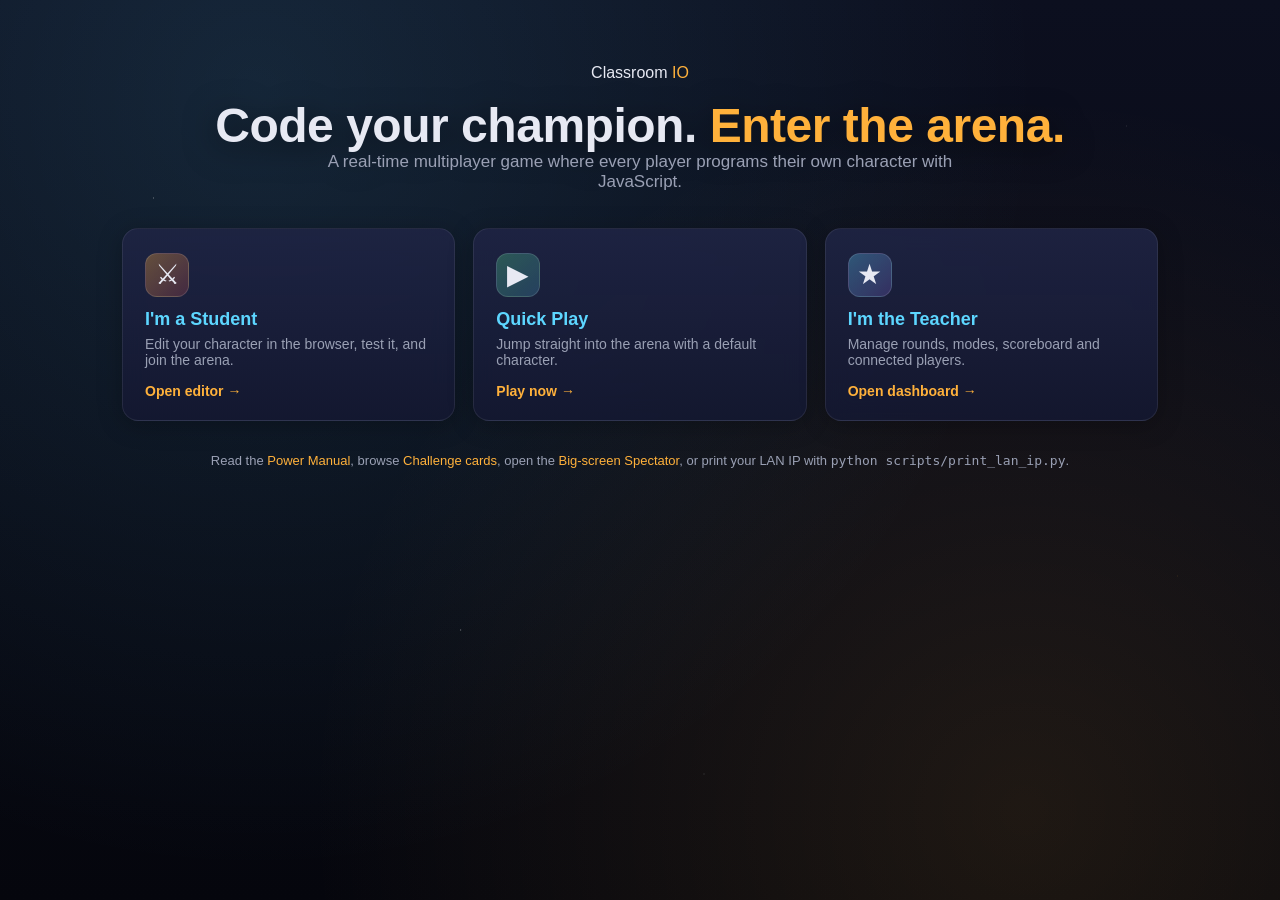
==== static/index.html @ 4768ff85 "Initial commit" ====
<!DOCTYPE html>
<html lang="en">
<head>
  <meta charset="utf-8" />
  <meta name="viewport" content="width=device-width, initial-scale=1" />
  <title>Classroom IO Game</title>
  <link rel="stylesheet" href="/static/styles.css" />
</head>
<body class="splash-bg">
  <div class="splash-stars" aria-hidden="true"></div>
  <main class="home splash">
    <header class="splash-head">
      <div class="brand-pill">
        <span class="brand-dot"></span>
        <span>Classroom <span class="accent">IO</span></span>
      </div>
      <h1 class="splash-title">Code your champion. <span class="accent">Enter the arena.</span></h1>
      <p class="lede">A real-time multiplayer game where every player programs their own character with JavaScript.</p>
    </header>

    <div class="cards splash-cards">
      <a class="card splash-card sc-student" href="/student">
        <div class="sc-icon">⚔</div>
        <h2>I'm a Student</h2>
        <p>Edit your character in the browser, test it, and join the arena.</p>
        <span class="sc-cta">Open editor →</span>
      </a>
      <a class="card splash-card sc-play" href="/game">
        <div class="sc-icon">▶</div>
        <h2>Quick Play</h2>
        <p>Jump straight into the arena with a default character.</p>
        <span class="sc-cta">Play now →</span>
      </a>
      <a class="card splash-card sc-teacher" href="/teacher">
        <div class="sc-icon">★</div>
        <h2>I'm the Teacher</h2>
        <p>Manage rounds, modes, scoreboard and connected players.</p>
        <span class="sc-cta">Open dashboard →</span>
      </a>
    </div>

    <footer class="splash-foot">
      Read the <a href="/manual">Power Manual</a>, browse
      <a href="/challenges">Challenge cards</a>, open the
      <a href="/spectator">Big-screen Spectator</a>, or print your LAN IP with
      <code>python scripts/print_lan_ip.py</code>.
    </footer>
  </main>
</body>
</html>
---- static/styles.css ----
:root {
  --bg: #0e1018;
  --panel: #181b27;
  --panel-2: #20243a;
  --text: #e7e9f3;
  --muted: #9aa0b4;
  --accent: #ffb13b;
  --accent-2: #5dd6ff;
  --danger: #ff5a5a;
  --ok: #51d88a;
  --border: #2a2f48;
}

* { box-sizing: border-box; }

html, body {
  margin: 0;
  padding: 0;
  background: var(--bg);
  color: var(--text);
  font-family: -apple-system, BlinkMacSystemFont, "Segoe UI", Roboto, sans-serif;
  min-height: 100vh;
}

a { color: var(--accent-2); text-decoration: none; }
a:hover { text-decoration: underline; }

code, pre, textarea {
  font-family: ui-monospace, SFMono-Regular, Menlo, Consolas, monospace;
}

.home {
  max-width: 900px;
  margin: 0 auto;
  padding: 64px 24px;
  text-align: center;
}
.home h1 { font-size: 48px; margin: 0; }
.home .accent { color: var(--accent); }
.home .lede { color: var(--muted); font-size: 18px; }
.cards {
  display: grid;
  grid-template-columns: repeat(auto-fit, minmax(220px, 1fr));
  gap: 16px;
  margin: 32px 0;
}
.card {
  background: var(--panel);
  border: 1px solid var(--border);
  padding: 20px;
  border-radius: 12px;
  text-align: left;
  color: var(--text);
}
.card:hover { border-color: var(--accent); text-decoration: none; }
.card h2 { margin-top: 0; color: var(--accent-2); }

.page {
  max-width: 1200px;
  margin: 0 auto;
  padding: 24px;
}
.panel {
  background: var(--panel);
  border: 1px solid var(--border);
  padding: 16px;
  border-radius: 12px;
  margin: 12px 0;
}
.footer { color: var(--muted); margin-top: 32px; }

/* Editor */
.editor-grid {
  display: grid;
  grid-template-columns: 1fr 1fr;
  gap: 16px;
}
@media (max-width: 900px) { .editor-grid { grid-template-columns: 1fr; } }

textarea#code {
  width: 100%;
  min-height: 360px;
  background: #0b0d15;
  color: var(--text);
  border: 1px solid var(--border);
  border-radius: 8px;
  padding: 12px;
  font-size: 13px;
  line-height: 1.5;
  resize: vertical;
}
input, select {
  width: 100%;
  background: #0b0d15;
  color: var(--text);
  border: 1px solid var(--border);
  border-radius: 8px;
  padding: 8px 10px;
  font-size: 14px;
  margin-bottom: 8px;
}
label { display: block; margin: 12px 0 4px; color: var(--muted); font-size: 13px; }
.row { display: flex; gap: 8px; margin-top: 12px; }
button {
  background: var(--accent);
  color: #1a1300;
  border: none;
  border-radius: 8px;
  padding: 10px 14px;
  font-weight: 600;
  cursor: pointer;
}
button:disabled { opacity: 0.5; cursor: not-allowed; }
button.secondary { background: var(--panel-2); color: var(--text); }
pre#output, pre#healthOut {
  background: #0b0d15;
  border: 1px solid var(--border);
  border-radius: 8px;
  padding: 12px;
  white-space: pre-wrap;
  word-break: break-word;
  max-height: 320px;
  overflow: auto;
}
.tips { color: var(--muted); font-size: 14px; line-height: 1.5; }

/* Arena */
.arena-page { max-width: 1500px; }
.arena-header {
  display: flex;
  align-items: center;
  gap: 16px;
  margin-bottom: 12px;
}
.arena-header h1 { margin: 0; flex: 0 0 auto; }
.status {
  padding: 4px 10px;
  border-radius: 999px;
  background: var(--panel-2);
  color: var(--muted);
  font-size: 13px;
}
.status.connected { color: var(--ok); }
.status.error { color: var(--danger); }
.back { margin-left: auto; }

.arena-grid {
  display: grid;
  grid-template-columns: 1fr 280px;
  gap: 16px;
  align-items: start;
}
@media (max-width: 1100px) { .arena-grid { grid-template-columns: 1fr; } }
canvas#game {
  width: 100%;
  aspect-ratio: 3 / 2;
  height: auto;
  background: #05060a;
  border: 1px solid var(--border);
  border-radius: 12px;
  display: block;
}
.scoreboard ol { padding-left: 18px; }
.scoreboard li { margin: 4px 0; }
.swatch {
  display: inline-block;
  width: 10px; height: 10px;
  border-radius: 50%;
  margin-right: 6px;
  vertical-align: middle;
}

/* Balance report */
.report { margin-top: 16px; padding-top: 12px; border-top: 1px solid var(--border); }
.report h3 { font-size: 14px; margin: 12px 0 4px; color: var(--accent-2); text-transform: uppercase; letter-spacing: 0.05em; }
.report ul { margin: 0; padding-left: 18px; line-height: 1.5; font-size: 14px; }
.budget-bar {
  height: 14px; background: #0b0d15; border: 1px solid var(--border);
  border-radius: 8px; overflow: hidden; margin: 8px 0;
}
#budgetFill { height: 100%; width: 0%; transition: width 200ms ease; }

/* Teacher dashboard */
.tdash-grid { display: grid; grid-template-columns: 1fr 1fr; gap: 16px; }
@media (max-width: 900px) { .tdash-grid { grid-template-columns: 1fr; } }
.tbtn { background: var(--panel-2); color: var(--text); border: 1px solid var(--border);
        padding: 8px 12px; border-radius: 8px; cursor: pointer; font-size: 14px; margin: 4px 4px 4px 0; }
.tbtn:hover { border-color: var(--accent); }
.tbtn.danger { color: var(--danger); }
.scoreboard { width: 100%; border-collapse: collapse; font-size: 14px; }
.scoreboard th, .scoreboard td { text-align: left; padding: 6px 8px; border-bottom: 1px solid var(--border); }
.scoreboard th { color: var(--muted); font-weight: 500; }
.swatch { display: inline-block; width: 12px; height: 12px; border-radius: 3px; margin-right: 6px; vertical-align: middle; }

/* Match HUD */
.match-hud {
  position: absolute; top: 12px; left: 12px;
  background: rgba(11, 13, 21, 0.7); border: 1px solid var(--border);
  border-radius: 8px; padding: 6px 12px; font-size: 14px; pointer-events: none;
}

/* =====================================================================
   Game arena polish — modern HUD, kill feed, player card, hotbar
   ===================================================================== */

.arena-body {
  margin: 0;
  background: radial-gradient(ellipse at top, #1b1f3a 0%, #0a0c14 60%, #05060a 100%);
  min-height: 100vh;
  overflow: hidden;
  font-family: -apple-system, BlinkMacSystemFont, "Inter", "Segoe UI", Roboto, sans-serif;
}

.arena-topbar {
  display: flex;
  align-items: center;
  gap: 14px;
  padding: 10px 16px;
  background: linear-gradient(180deg, rgba(11,13,21,0.85), rgba(11,13,21,0.4));
  border-bottom: 1px solid rgba(255,255,255,0.05);
  position: relative;
  z-index: 10;
}
.arena-brand {
  display: flex; align-items: center; gap: 8px;
  font-weight: 700; font-size: 16px; color: var(--text);
  text-decoration: none;
}
.arena-brand .dot {
  width: 10px; height: 10px; border-radius: 50%;
  background: var(--accent);
  box-shadow: 0 0 12px var(--accent);
}
.arena-topbar .back {
  margin-left: 8px;
  padding: 6px 12px;
  border-radius: 999px;
  background: rgba(255,255,255,0.04);
  color: var(--muted);
  font-size: 13px;
}
.arena-topbar .back:first-of-type { margin-left: auto; }
.arena-topbar .back:hover { color: var(--text); background: rgba(255,255,255,0.08); text-decoration: none; }
.arena-topbar .status { margin-left: 8px; }

.stage {
  position: relative;
  width: 100vw;
  /* Fill the rest of the viewport below the top bar (~46px). */
  height: calc(100vh - 46px);
  overflow: hidden;
}
canvas#game {
  position: absolute;
  inset: 0;
  width: 100%;
  height: 100%;
  display: block;
  background: transparent;
}

/* Match HUD pill (created by JS) — restyle */
.match-hud {
  position: absolute;
  top: 16px; left: 50%;
  transform: translateX(-50%);
  background: rgba(11, 13, 21, 0.72);
  backdrop-filter: blur(10px);
  -webkit-backdrop-filter: blur(10px);
  border: 1px solid rgba(255,255,255,0.08);
  border-radius: 999px;
  padding: 8px 18px;
  font-size: 14px;
  font-weight: 600;
  letter-spacing: 0.02em;
  color: var(--text);
  pointer-events: none;
  white-space: nowrap;
  box-shadow: 0 6px 30px rgba(0,0,0,0.4);
}

/* Kill feed (top-right) */
.kill-feed {
  position: absolute;
  top: 16px; right: 16px;
  display: flex; flex-direction: column; gap: 4px;
  align-items: flex-end;
  pointer-events: none;
  max-width: 320px;
}
.kill-row {
  display: inline-flex; align-items: center; gap: 6px;
  background: rgba(11,13,21,0.78);
  backdrop-filter: blur(6px);
  -webkit-backdrop-filter: blur(6px);
  border: 1px solid rgba(255,255,255,0.06);
  border-radius: 6px;
  padding: 4px 10px;
  font-size: 13px;
  font-weight: 500;
  animation: kfIn 0.18s ease-out, kfOut 0.4s ease-in 4.6s forwards;
}
.kill-row .kf-name { color: var(--text); }
.kill-row .kf-icon { color: var(--accent); margin: 0 2px; font-weight: 700; }
@keyframes kfIn  { from { opacity: 0; transform: translateX(20px); } to { opacity: 1; transform: none; } }
@keyframes kfOut { to { opacity: 0; transform: translateX(20px); } }

/* Player card (bottom-left) */
.player-card {
  position: absolute;
  bottom: 16px; left: 16px;
  width: 280px;
  background: rgba(11,13,21,0.78);
  backdrop-filter: blur(10px);
  -webkit-backdrop-filter: blur(10px);
  border: 1px solid rgba(255,255,255,0.08);
  border-radius: 12px;
  padding: 12px;
  pointer-events: none;
  box-shadow: 0 10px 40px rgba(0,0,0,0.5);
}
.player-card.hidden { display: none; }
.pc-row { display: flex; align-items: center; gap: 10px; margin-bottom: 10px; }
.pc-portrait {
  width: 38px; height: 38px; border-radius: 50%;
  background: var(--accent);
  box-shadow: 0 0 12px currentColor, inset 0 0 8px rgba(0,0,0,0.3);
  flex: 0 0 auto;
}
.pc-meta { display: flex; flex-direction: column; min-width: 0; }
.pc-name { font-weight: 700; font-size: 14px; color: var(--text); }
.pc-char { font-size: 12px; color: var(--muted); }
.bar {
  position: relative;
  height: 14px;
  background: rgba(0,0,0,0.4);
  border: 1px solid rgba(255,255,255,0.06);
  border-radius: 7px;
  overflow: hidden;
  margin-bottom: 6px;
}
.bar-fill {
  height: 100%;
  width: 100%;
  transition: width 120ms ease-out;
  background: linear-gradient(180deg, var(--ok), #2ea765);
  box-shadow: inset 0 -4px 8px rgba(0,0,0,0.25);
}
.bar.hp .bar-fill.warn { background: linear-gradient(180deg, var(--accent), #c47a1c); }
.bar.hp .bar-fill.crit { background: linear-gradient(180deg, var(--danger), #a53838); }
.bar.stamina .bar-fill {
  background: linear-gradient(180deg, var(--accent-2), #2d8db0);
}
.bar-label {
  position: absolute; inset: 0;
  display: flex; align-items: center; justify-content: center;
  font-size: 11px; font-weight: 600; letter-spacing: 0.04em;
  color: rgba(255,255,255,0.85); text-shadow: 0 1px 2px rgba(0,0,0,0.6);
  text-transform: uppercase;
}
.pc-tip { font-size: 11px; color: var(--muted); margin-top: 2px; text-align: center; }

/* Hotbar (bottom-center) */
.hotbar {
  position: absolute;
  bottom: 18px; left: 50%;
  transform: translateX(-50%);
  display: flex; gap: 8px;
  pointer-events: none;
}
.hb-slot {
  position: relative;
  width: 56px; height: 56px;
  background: rgba(11,13,21,0.85);
  backdrop-filter: blur(6px);
  -webkit-backdrop-filter: blur(6px);
  border: 1px solid rgba(255,255,255,0.08);
  border-radius: 12px;
  display: flex; flex-direction: column;
  align-items: center; justify-content: center;
  box-shadow: 0 6px 20px rgba(0,0,0,0.4);
  overflow: hidden;
  transition: transform 0.08s ease;
}
.hb-slot.fired { transform: translateY(2px) scale(0.96); }
.hb-key {
  font-size: 11px; font-weight: 700; color: rgba(255,255,255,0.85);
  letter-spacing: 0.05em; text-transform: uppercase;
}
.hb-name {
  font-size: 10px; color: var(--muted);
  margin-top: 2px;
  max-width: 52px; overflow: hidden; text-overflow: ellipsis; white-space: nowrap;
}
.hb-color {
  position: absolute; top: 4px; left: 4px;
  width: 8px; height: 8px; border-radius: 50%;
  box-shadow: 0 0 6px currentColor;
}
.hb-cd-mask {
  position: absolute; left: 0; right: 0; bottom: 0;
  background: rgba(0,0,0,0.55);
  transition: height 100ms linear;
}

/* Banner (capture toasts, etc.) */
.banner {
  position: absolute;
  top: 80px; left: 50%;
  transform: translate(-50%, -10px);
  padding: 10px 22px;
  border-radius: 12px;
  font-size: 18px; font-weight: 700;
  background: rgba(11,13,21,0.8);
  border: 1px solid var(--accent);
  color: var(--accent);
  box-shadow: 0 0 30px rgba(255,177,59,0.35);
  opacity: 0;
  pointer-events: none;
  transition: opacity 200ms, transform 200ms;
}
.banner.show { opacity: 1; transform: translate(-50%, 0); }

/* Modernize generic buttons across pages */
button, .tbtn {
  background: linear-gradient(180deg, var(--accent), #d8901c);
  color: #1a1300;
  border: none;
  border-radius: 8px;
  padding: 10px 16px;
  font-weight: 700;
  font-size: 14px;
  cursor: pointer;
  box-shadow: 0 2px 0 rgba(0,0,0,0.2), inset 0 1px 0 rgba(255,255,255,0.2);
  transition: transform 0.06s ease, box-shadow 0.1s ease, filter 0.1s ease;
}
button:hover, .tbtn:hover { filter: brightness(1.08); }
button:active, .tbtn:active { transform: translateY(1px); box-shadow: 0 1px 0 rgba(0,0,0,0.2); }
button.secondary, .tbtn:not(.danger):not(:first-of-type) {
  background: linear-gradient(180deg, var(--panel-2), #181c30);
  color: var(--text);
  border: 1px solid var(--border);
  box-shadow: none;
}
.tbtn.danger {
  background: linear-gradient(180deg, var(--danger), #a73a3a);
  color: #fff;
}

/* Card pages — softer shadows */
.card {
  box-shadow: 0 4px 24px rgba(0,0,0,0.25);
  transition: transform 0.12s ease, border-color 0.12s ease;
}
.card:hover { transform: translateY(-2px); border-color: var(--accent); }

/* ===== Splash screen / shared dark gradient bg ===== */
body.splash-bg {
  background:
    radial-gradient(circle at 20% 10%, rgba(93,214,255,0.12), transparent 60%),
    radial-gradient(circle at 80% 90%, rgba(255,177,59,0.10), transparent 55%),
    linear-gradient(180deg, #0c0f1f 0%, #05060d 100%);
  min-height: 100vh;
  position: relative;
  overflow-x: hidden;
}
.splash-stars {
  position: fixed; inset: 0;
  background-image:
    radial-gradient(1.2px 1.2px at 12% 22%, rgba(255,255,255,0.7), transparent 60%),
    radial-gradient(1px 1px at 73% 38%, rgba(255,255,255,0.5), transparent 60%),
    radial-gradient(1.5px 1.5px at 36% 70%, rgba(255,255,255,0.6), transparent 60%),
    radial-gradient(1px 1px at 88% 14%, rgba(255,255,255,0.45), transparent 60%),
    radial-gradient(1.3px 1.3px at 55% 86%, rgba(255,255,255,0.55), transparent 60%),
    radial-gradient(1px 1px at 25% 48%, rgba(160,230,255,0.55), transparent 60%),
    radial-gradient(1px 1px at 92% 64%, rgba(255,177,59,0.45), transparent 60%);
  pointer-events: none;
  z-index: 0;
}
.home.splash {
  position: relative;
  z-index: 1;
  max-width: 1100px;
  margin: 0 auto;
  padding: 64px 32px 48px;
  text-align: center;
}
.splash-head { margin-bottom: 36px; }
.splash-head .brand-pill { margin: 0 auto 18px; display: inline-flex; }
.splash-title {
  font-size: clamp(28px, 4.4vw, 52px);
  line-height: 1.08;
  margin: 8px 0 14px;
  font-weight: 800;
  letter-spacing: -0.01em;
  text-shadow: 0 6px 32px rgba(0,0,0,0.6);
}
.home.splash .lede {
  font-size: 17px;
  color: var(--muted);
  max-width: 640px;
  margin: 0 auto;
}
.cards.splash-cards {
  display: grid;
  grid-template-columns: repeat(auto-fit, minmax(260px, 1fr));
  gap: 18px;
  margin: 36px 0 32px;
}
.splash-card {
  background: linear-gradient(180deg, rgba(31,36,68,0.9), rgba(20,24,50,0.85));
  backdrop-filter: blur(12px);
  -webkit-backdrop-filter: blur(12px);
  border: 1px solid rgba(255,255,255,0.08);
  border-radius: 16px;
  padding: 24px 22px 20px;
  text-align: left;
  position: relative;
  overflow: hidden;
  transition: transform 0.16s ease, border-color 0.16s ease, box-shadow 0.16s ease;
}
.splash-card:hover {
  transform: translateY(-3px);
  border-color: var(--accent);
  box-shadow: 0 10px 40px rgba(255,177,59,0.18);
}
.splash-card .sc-icon {
  font-size: 28px; line-height: 1;
  width: 44px; height: 44px;
  display: grid; place-items: center;
  border-radius: 12px;
  background: linear-gradient(135deg, rgba(255,177,59,0.2), rgba(93,214,255,0.18));
  border: 1px solid rgba(255,255,255,0.12);
  margin-bottom: 12px;
}
.splash-card h2 { margin: 0 0 6px; font-size: 18px; }
.splash-card p { margin: 0 0 14px; color: var(--muted); font-size: 14px; }
.sc-cta { color: var(--accent); font-weight: 700; font-size: 14px; }
.sc-student .sc-icon { background: linear-gradient(135deg, rgba(255,177,59,0.32), rgba(255,90,90,0.18)); }
.sc-play .sc-icon    { background: linear-gradient(135deg, rgba(81,216,138,0.30), rgba(93,214,255,0.18)); }
.sc-teacher .sc-icon { background: linear-gradient(135deg, rgba(93,214,255,0.30), rgba(160,120,255,0.20)); }
.splash-foot {
  margin-top: 24px;
  color: var(--muted);
  font-size: 13px;
}
.splash-foot a { color: var(--accent); }

/* Topnav for non-arena pages with our topbar */
.topnav { display: flex; gap: 8px; align-items: center; margin-left: auto; }
.tnav-link {
  padding: 7px 12px;
  border-radius: 10px;
  background: rgba(255,255,255,0.04);
  border: 1px solid rgba(255,255,255,0.08);
  color: var(--text);
  font-size: 13px;
  text-decoration: none;
}
.tnav-link:hover { background: rgba(255,255,255,0.08); }
.tnav-primary {
  background: linear-gradient(180deg, var(--accent), #d8902a);
  color: #1c1404;
  border-color: rgba(0,0,0,0.2);
  font-weight: 700;
}

/* Editor page layout when sitting under the topbar */
.editor-pad { padding-top: 24px; position: relative; z-index: 1; }
.editor-intro { max-width: 1100px; margin: 0 auto 18px; padding: 0 24px; }
.editor-intro h1 { margin: 0 0 6px; }

/* Sprite import widget */
.sprite-import {
  margin: 12px 0;
  background: rgba(255,255,255,0.03);
  border: 1px solid rgba(255,255,255,0.08);
  border-radius: 10px;
  padding: 8px 12px;
}
.sprite-import > summary {
  cursor: pointer;
  font-weight: 600;
  list-style: none;
  padding: 4px 0;
}
.sprite-import > summary::-webkit-details-marker { display: none; }
.sprite-help { padding-top: 8px; font-size: 13px; color: var(--muted); }
.sprite-help p { margin: 6px 0; }
.sprite-row {
  display: flex; gap: 10px; align-items: center; flex-wrap: wrap;
  margin: 10px 0;
}
.sprite-pick { display: inline-flex; gap: 6px; align-items: center; }
.sprite-out {
  background: #0a0d1c;
  border: 1px solid #1f2440;
  border-radius: 8px;
  padding: 10px;
  max-height: 220px;
  overflow: auto;
  font-size: 11.5px;
  color: #cfd5ee;
  white-space: pre-wrap;
  word-break: break-all;
}
.sprite-actions {
  display: flex; gap: 10px; flex-wrap: wrap; margin: 10px 0 4px;
}
.sprite-actions button {
  padding: 9px 14px;
  border-radius: 10px;
  border: 1px solid rgba(255,255,255,0.12);
  background: linear-gradient(180deg, var(--accent), #d8902a);
  color: #1c1404;
  font-weight: 700;
  cursor: pointer;
}
.sprite-actions button:disabled {
  background: rgba(255,255,255,0.06);
  color: var(--muted);
  border-color: rgba(255,255,255,0.08);
  cursor: not-allowed;
  opacity: 1;
}
.sprite-actions #spriteInsertBtn:not(:disabled) {
  background: linear-gradient(180deg, #5dd6ff, #2da6cf);
  color: #07212c;
}
.hint { font-size: 12px; color: var(--muted); }

/* Python status pill + upload row */
.py-status {
  display: inline-block;
  margin-left: 8px;
  font-size: 11px;
  padding: 2px 8px;
  border-radius: 999px;
  background: rgba(255,255,255,0.06);
  border: 1px solid rgba(255,255,255,0.1);
  color: var(--muted);
  vertical-align: middle;
}
.py-status.loading { color: #ffd24a; border-color: rgba(255,210,74,0.3); }
.py-status.ready   { color: #51d88a; border-color: rgba(81,216,138,0.3); }
.py-status.err     { color: #ff7a7a; border-color: rgba(255,122,122,0.4); }

.py-upload-row { margin-top: 8px; }
.py-upload {
  display: inline-flex; align-items: center; gap: 6px;
  padding: 6px 12px;
  border-radius: 10px;
  border: 1px dashed rgba(255,255,255,0.2);
  background: rgba(255,255,255,0.04);
  color: var(--text);
  font-size: 13px;
  cursor: pointer;
}
.py-upload:hover { background: rgba(255,255,255,0.08); }
.py-upload input[type=file] { display: none; }
.example-row { display: flex; gap: 8px; align-items: center; }
.example-row select { flex: 1; }

/* ===== Spectator view ===== */
.spectator-body { margin: 0; background: #02030a; color: #e7e9f3; overflow: hidden; height: 100vh; }
#spec-root {
  display: grid;
  grid-template-columns: 1fr 320px;
  width: 100vw; height: 100vh;
  background: #02030a;
}
#spec-stage {
  position: relative;
  background: radial-gradient(1200px 800px at 50% 50%, #131a3a 0%, #03040a 70%);
  overflow: hidden;
}
#spec-canvas { display: block; width: 100%; height: 100%; }
.spec-pill {
  position: absolute; top: 16px; left: 16px;
  padding: 6px 12px;
  background: rgba(0, 0, 0, 0.55);
  border: 1px solid rgba(255, 177, 59, 0.55);
  color: #ffb13b;
  font: 700 13px/1 -apple-system, BlinkMacSystemFont, sans-serif;
  letter-spacing: 0.12em;
  border-radius: 999px;
  pointer-events: none;
}
.spec-help {
  position: absolute; bottom: 14px; left: 50%; transform: translateX(-50%);
  padding: 8px 14px;
  background: rgba(0, 0, 0, 0.55);
  border: 1px solid rgba(255, 255, 255, 0.08);
  color: #c9cde0;
  font: 500 12px -apple-system, BlinkMacSystemFont, sans-serif;
  border-radius: 8px;
  pointer-events: none;
}
.spec-help kbd {
  display: inline-block; padding: 1px 6px; margin: 0 2px;
  background: #1a1f3a; border: 1px solid rgba(255,255,255,0.15); border-radius: 4px;
  color: #fff; font-family: ui-monospace, SFMono-Regular, Menlo, monospace;
  font-size: 11px;
}
#spec-side {
  background: linear-gradient(180deg, #0a0e22 0%, #06091a 100%);
  border-left: 1px solid rgba(255, 255, 255, 0.06);
  padding: 16px;
  display: flex; flex-direction: column; gap: 10px;
  font: 14px -apple-system, BlinkMacSystemFont, sans-serif;
  overflow: hidden;
}
.spec-title {
  display: flex; align-items: center; gap: 8px;
  font: 700 16px -apple-system, sans-serif;
  letter-spacing: 0.06em;
  color: #5dd6ff;
}
.spec-dot {
  width: 10px; height: 10px; border-radius: 50%;
  background: #ff5a5a;
  box-shadow: 0 0 10px #ff5a5a;
  animation: spec-pulse 1.4s ease-in-out infinite;
}
@keyframes spec-pulse { 0%,100% { opacity: 0.6; } 50% { opacity: 1; } }
.spec-status { color: #a6acc6; font-size: 12px; }
.spec-meta { display: flex; gap: 12px; color: #c9cde0; font-size: 12px; }
.spec-meta .lbl { display: block; color: #6e7491; font-size: 10px; letter-spacing: 0.1em; text-transform: uppercase; }
.spec-board-title {
  margin-top: 6px;
  font: 600 11px -apple-system, sans-serif;
  letter-spacing: 0.14em;
  color: #6e7491;
  text-transform: uppercase;
  border-bottom: 1px solid rgba(255,255,255,0.06);
  padding-bottom: 6px;
}
.spec-board {
  list-style: none; margin: 0; padding: 0;
  overflow-y: auto; flex: 1;
  display: flex; flex-direction: column; gap: 4px;
}
.spec-row {
  --col: #888;
  display: grid;
  grid-template-columns: 22px 16px 1fr auto;
  align-items: center;
  gap: 8px;
  padding: 6px 8px;
  border-radius: 6px;
  background: rgba(255,255,255,0.02);
  cursor: pointer;
  transition: background 0.15s;
}
.spec-row:hover { background: rgba(255,255,255,0.06); }
.spec-row.pinned { background: rgba(255, 224, 102, 0.12); border: 1px solid rgba(255, 224, 102, 0.4); }
.spec-row .rank {
  color: #6e7491; font: 700 12px ui-monospace, SFMono-Regular, monospace;
  text-align: right;
}
.spec-row .swatch {
  width: 12px; height: 12px; border-radius: 50%;
  background: var(--col);
  box-shadow: 0 0 6px var(--col);
}
.spec-row .name { color: #e7e9f3; font-size: 13px; overflow: hidden; text-overflow: ellipsis; white-space: nowrap; }
.spec-row .name em { color: #6e7491; font-style: normal; font-size: 11px; }
.spec-row .kd {
  color: #c9cde0; font: 600 12px ui-monospace, SFMono-Regular, monospace;
}

@media (max-width: 900px) {
  #spec-root { grid-template-columns: 1fr; grid-template-rows: 1fr 240px; }
  #spec-side { border-left: none; border-top: 1px solid rgba(255,255,255,0.06); }
}

/* Spectator: top match bar + team scores */
.spec-match-bar {
  position: absolute; top: 16px; left: 50%; transform: translateX(-50%);
  display: flex; align-items: center; gap: 14px;
  padding: 8px 16px;
  background: rgba(0, 0, 0, 0.55);
  border: 1px solid rgba(255, 255, 255, 0.08);
  border-radius: 999px;
  color: #e7e9f3;
  font: 600 13px -apple-system, sans-serif;
  letter-spacing: 0.06em;
  pointer-events: none;
  text-transform: uppercase;
}
.smb-mode { color: #ffb13b; }
.smb-status { color: #5dd6ff; }
.smb-time { font-family: ui-monospace, SFMono-Regular, Menlo, monospace; color: #fff; }

.spec-team-scores {
  display: flex; gap: 8px;
  margin-top: 6px;
}
.team-pill {
  flex: 1;
  display: flex; align-items: center; justify-content: space-between;
  padding: 8px 12px;
  border-radius: 8px;
  font: 600 12px -apple-system, sans-serif;
  letter-spacing: 0.08em;
  text-transform: uppercase;
}
.team-pill b { font-size: 18px; font-family: ui-monospace, SFMono-Regular, Menlo, monospace; }
.team-pill.team-blue { background: rgba(93, 214, 255, 0.12); border: 1px solid rgba(93, 214, 255, 0.4); color: #5dd6ff; }
.team-pill.team-red  { background: rgba(255, 122, 122, 0.12); border: 1px solid rgba(255, 122, 122, 0.4); color: #ff7a7a; }

/* Sprite preview thumbnails (live) */
.sprite-preview {
  display: flex; gap: 6px; flex-wrap: wrap;
  padding: 8px;
  background: rgba(0,0,0,0.25);
  border: 1px dashed rgba(255,255,255,0.1);
  border-radius: 8px;
  margin: 8px 0;
}
.sprite-thumb {
  width: 48px; height: 48px;
  object-fit: contain;
  background: repeating-conic-gradient(#222 0% 25%, #333 0% 50%) 0 0/12px 12px;
  border: 1px solid rgba(255,255,255,0.08);
  border-radius: 4px;
}
.sprite-formats { margin: 6px 0 10px 18px; padding: 0; color: #c9cde0; font-size: 12px; }
.sprite-formats li { margin: 2px 0; }
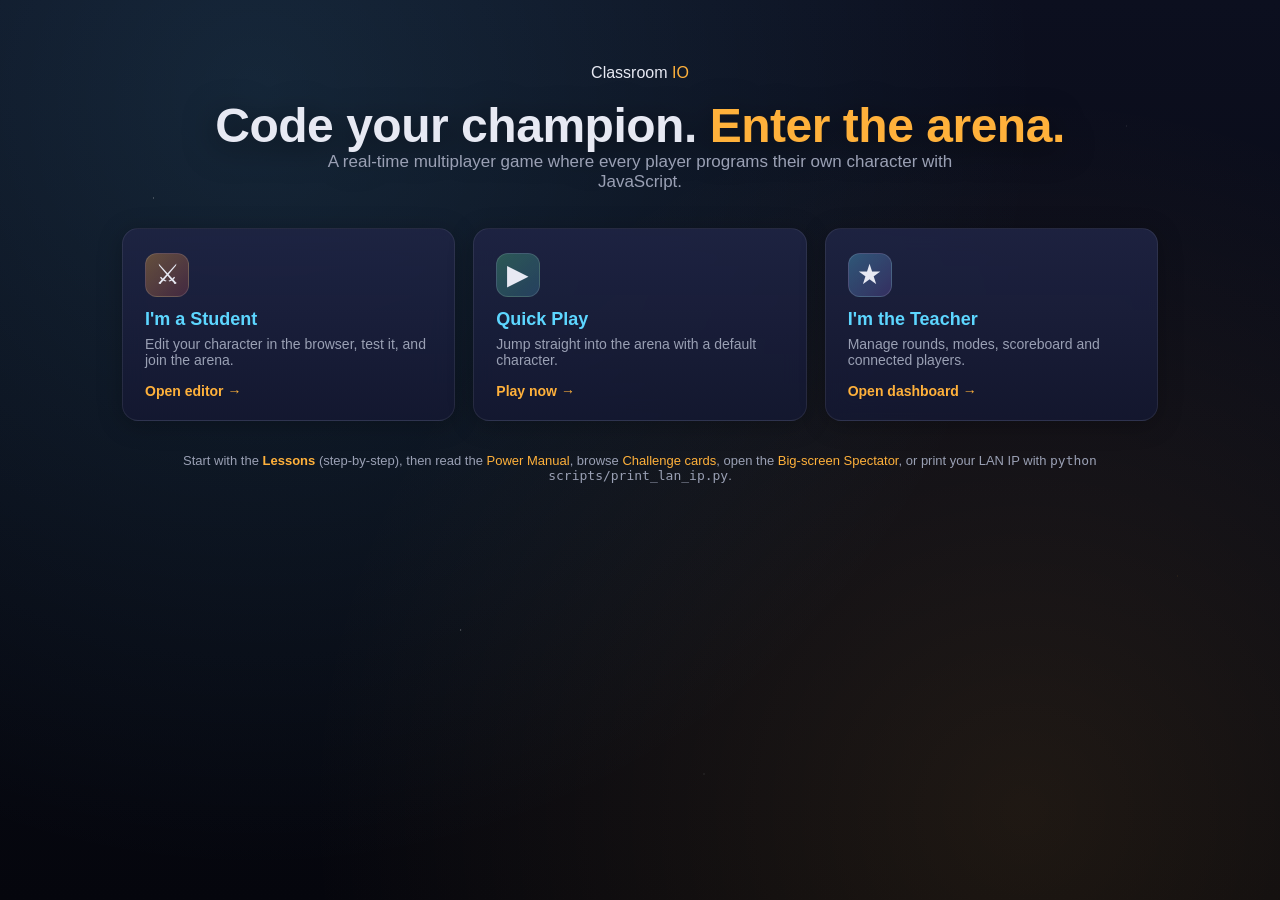
==== commit b45564f3: "Update" ====
--- a/static/index.html
+++ b/static/index.html
@@ -40,7 +40,8 @@
     </div>
 
     <footer class="splash-foot">
-      Read the <a href="/manual">Power Manual</a>, browse
+      Start with the <a href="/lessons"><strong>Lessons</strong></a> (step-by-step),
+      then read the <a href="/manual">Power Manual</a>, browse
       <a href="/challenges">Challenge cards</a>, open the
       <a href="/spectator">Big-screen Spectator</a>, or print your LAN IP with
       <code>python scripts/print_lan_ip.py</code>.
